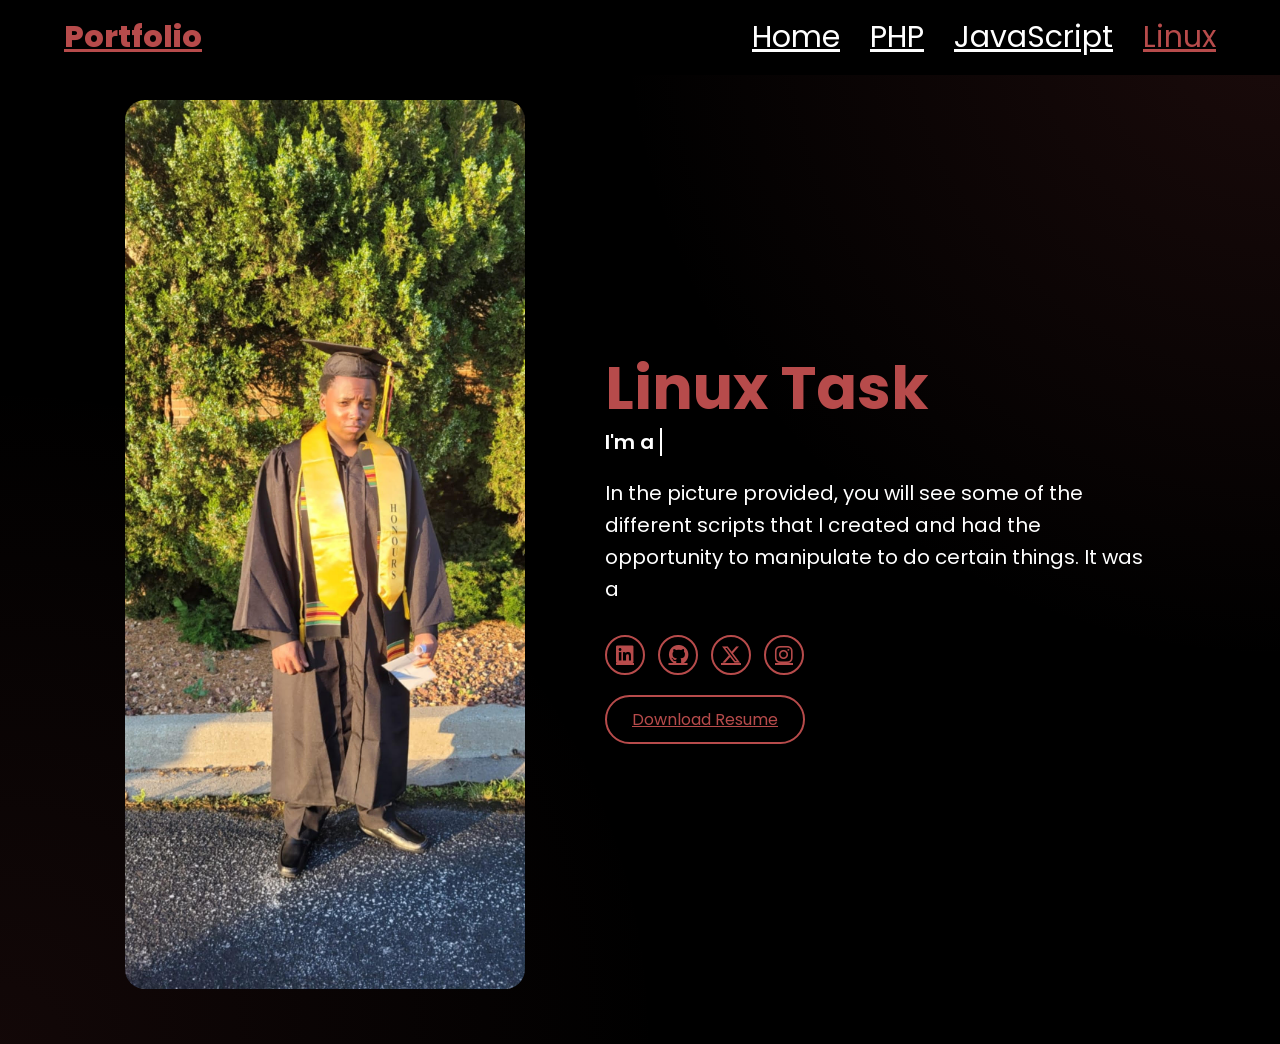
==== linux.html @ 013dc72c "Update linux.html" ====
<!DOCTYPE html>
<html lang="en">
<head>
    <meta charset="UTF-8">
    <meta name="viewport" content="width=device-width, initial-scale=1.0">
    <link rel="stylesheet" href="https://cdnjs.cloudflare.com/ajax/libs/font-awesome/6.5.2/css/all.min.css">
    <link rel="stylesheet" href="style.css">
    <title>Portfolio Website</title>
</head>
<body>
    <header>
        <a href="#"class="logo">Portfolio</a>

        <nav>
        <a href="index.html">Home</a>
        <a href="php.html">PHP</a>
        <a href="javascript.html">JavaScript</a>
        <a href="linux.html" class="active">Linux</a>
        </nav>
    </header>
    <section class="home">
        <div class="home-img">
            <img src="GRAD.jpg" alt="">
        </div>
        <div class="home-content">
            <h1><span>Linux Task</span></h1>
            <h3 class="typing-text-linux">I'm a <span></span></h3>
            <p>In the picture provided, you will see some of the different scripts that I created and had the opportunity to manipulate to do certain things. It was a</p>            <div class="social-icons">
                <a href="#"><i class="fa-brands fa-linkedin"></i></a>
                <a href="#"><i class="fa-brands fa-github"></i></a>
                <a href="#"><i class="fa-brands fa-x-twitter"></i></a>
                <a href="#"><i class="fa-brands fa-instagram"></i></a>
            </div>
            <a href="#" class="btn">Download Resume</a>
        </div>
    </section>
</body>
</html>
---- style.css ----
/* GOOGLE FONT */
@import url('https://fonts.googleapis.com/css2?family=Poppins:wght@100;200;300;400;500;600&display=swap');

/* RESET */
*{
    margin: 0;
    padding: 0;
    box-sizing: border-box;
    font-family: 'Poppins', sans-serif;
}

html{
    font-size: 62.5%;
}

body{
    background-color: black;
    color: white;
    overflow-x: hidden;
    background: radial-gradient(circle at top right, rgba(183,75,75,0.15), transparent 40%), radial-gradient(circle at bottom left, rgba(183,75,75,0.1), transparent 40%), #000; color: white; overflow-x: hidden;
}

/* =========================
   HEADER (FIXED TOP NAV)
========================= */
header{
    position: fixed;
    top: 0;
    left: 0;
    width: 100%;
    padding: 1.5rem 5%;
    display: flex;
    justify-content: space-between;
    align-items: center;
    background: black;
    z-index: 100;
}

/* LOGO */
.logo{
    font-size: 3rem;
    color: #b74b4b;
    font-weight: 800;
}

/* NAV (ALWAYS TOP) */
nav{
    display: flex;
    gap: 3rem;
}

nav a{
    font-size: 3rem;
    color: white;
    transition: 0.3s;
}

nav a:hover,
nav a.active{
    color:#b74b4b;
}

/* =========================
   SECTION
========================= */
section{
    min-height: 100vh;
    padding: 10rem 9% 5rem;
}

/* HOME LAYOUT */
.home{
    display: flex;
    align-items: center;
    justify-content: center;
    gap: 8rem;
}

/* TEXT */
.home-content h1{
    font-size: 6rem;
    line-height: 1.3;
}

.home-content h3{
    font-size: 4rem;
    margin-bottom: 1rem;
    font-size: 2rem;
}

.home-content p{
    margin-top: 2rem;
    font-size: 1.8rem;
    line-height: 1.6;
    max-width: 550px;
    font-size: 2rem;
}

span{
    color: #b74b4b;
}

/* IMAGE */
.home-img img{
    width: 100%;
    max-width: 400px;
    height: auto;
    border-radius: 2rem;
}

.home-img-php img{
    width: 100%;
    max-width: 700px;
    height: auto;
    border-radius: 2rem;
    display: flex;
    flex-direction: row-reverse;
}

.home-img-php{
    order: 2;
}

.home-content{
    order: 1;
}

/* SOCIAL ICONS */
.social-icons a{
    display: inline-flex;
    justify-content: center;
    align-items: center;
    width: 4rem;
    height: 4rem;
    border: 0.2rem solid #b74b4b;
    font-size: 2rem;
    border-radius: 50%;
    margin: 3rem 1rem 0 0;
    color: #b74b4b;
    transition: 0.3s;
}

.social-icons a:hover{
    background-color: #b74b4b;
    color: black;
}

/* BUTTON */
.btn{
    display: inline-block;
    margin-top: 2rem;
    padding: 1rem 2.5rem;
    border-radius: 4rem;
    font-size: 1.6rem;
    color: #b74b4b;
    border: 2px solid #b74b4b;
    transition: 0.3s;
}

.btn:hover{
    background-color: #b74b4b;
    color: black;
}

/* =========================
   TYPING ANIMATION
========================= */

/* BASE TEXT STYLES */
.typing-text,
.typing-text-javascript,
.typing-text-php,
.typing-text-java,
.typing-text-linux{
    font-size: 3.4rem;
    font-weight: 600;
}

.typing-text span,
.typing-text-javascript span,
.typing-text-php span,
.typing-text-java span,
.typing-text-linux span{
    position: relative;
}

/* MAIN WORDS */
.typing-text span::before{
    content: "";
    color: #b74b4b;
    animation: words 12s infinite;
}

/* JAVASCRIPT */
.typing-text-javascript span::before{
    content: "";
    color: #b74b4b;
    animation: wordsJavaScript 12s infinite;
}

/* PHP */
.typing-text-php span::before{
    content: "";
    color: #b74b4b;
    animation: wordsPhp 12s infinite;
}

/* JAVA */
.typing-text-java span::before{
    content: "";
    color: #b74b4b;
    animation: wordsJava 12s infinite;
}

/* LINUX */
.typing-text-linux span::before{
    content: "";
    color: #b74b4b;
    animation: wordsLinux 12s infinite;
}

/* CURSOR (BLINKING) */
.typing-text span::after,
.typing-text-javascript span::after,
.typing-text-php span::after,
.typing-text-java span::after,
.typing-text-linux span::after{
    content: "";
    position: absolute;
    right: -8px;
    top: 0;
    width: 2px;
    height: 100%;
    background-color: white;
    animation: cursor 0.7s infinite;
}

/* =========================
   KEYFRAMES
========================= */

/* CURSOR */
@keyframes cursor{
    0%{ opacity: 1; }
    50%{ opacity: 0; }
    100%{ opacity: 1; }
}

/* MAIN WORD SWITCH */
@keyframes words{
    0%, 20%{ content: "Web Developer"; }
    21%, 40%{ content: "Software Developer"; }
    41%, 60%{ content: "Web Designer"; }
    61%, 80%{ content: "Script Writer"; }
    81%, 100%{ content: "Programmer"; }
}

/* JAVASCRIPT */
@keyframes wordsJavaScript{
    0%, 33%{ content: "Classes"; }
    34%, 66%{ content: "Selectors"; }
    67%, 100%{ content: "Designs"; }
}

/* PHP */
@keyframes wordsPhp{
    0%, 33%{ content: "HTML"; }
    34%, 66%{ content: "CSS"; }
    67%, 100%{ content: "SQL"; }
}

/* JAVA */
@keyframes wordsJava{
    0%, 33%{ content: "Classes"; }
    34%, 66%{ content: "Selectors"; }
    67%, 100%{ content: "Designs"; }
}

/* LINUX */
@keyframes wordsLinux{
    0%, 33%{ content: "Scripting"; }
    34%, 66%{ content: "SSH"; }
    67%, 100%{ content: "SFTP"; }
}


/* =========================
   TABLET
========================= */
@media (max-width: 995px){

    header{
        flex-direction: column;
        gap: 1rem;
    }

    nav{
        flex-wrap: wrap;
        justify-content: center;
        gap: 1.5rem;
    }

    .home{
        gap: 4rem;
    }

    .home-content h1{
        font-size: 4.5rem;
    }

    .home-content h3{
        font-size: 3rem;
    }
}

/* =========================
   PHONE
========================= */
@media (max-width: 768px){

    html{
        font-size: 50%;
    }

    section{
        padding: 10rem 5% 5rem;
    }

    .home{
        flex-direction: column;
        text-align: center;
    }

    .home-img img{
        max-width: 250px;
    }

    .home-img-php img{
        max-width: 250px;
        margin-top: 10rem;
    }

    .home-content h1{
        font-size: 3.5rem;
        margin-top: 15rem;
    }

    .home-content h3{
        font-size: 2.2rem;
    }

    .home-content p{
        font-size: 1.6rem;
    }

    .typing-text{
        font-size: 2.2rem;
    }

    .social-icons{
        justify-content: center;
    }
}

/* =========================
   SMALL PHONE
========================= */
@media (max-width: 480px){

    .home-content h1{
        font-size: 3rem;
    }

    .home-content h3{
        font-size: 2rem;
    }

    .home-img img{
        max-width: 200px;
    }

    .home-img-php img{
        max-width: 200px;
        margin-top: 10rem;
    }
}
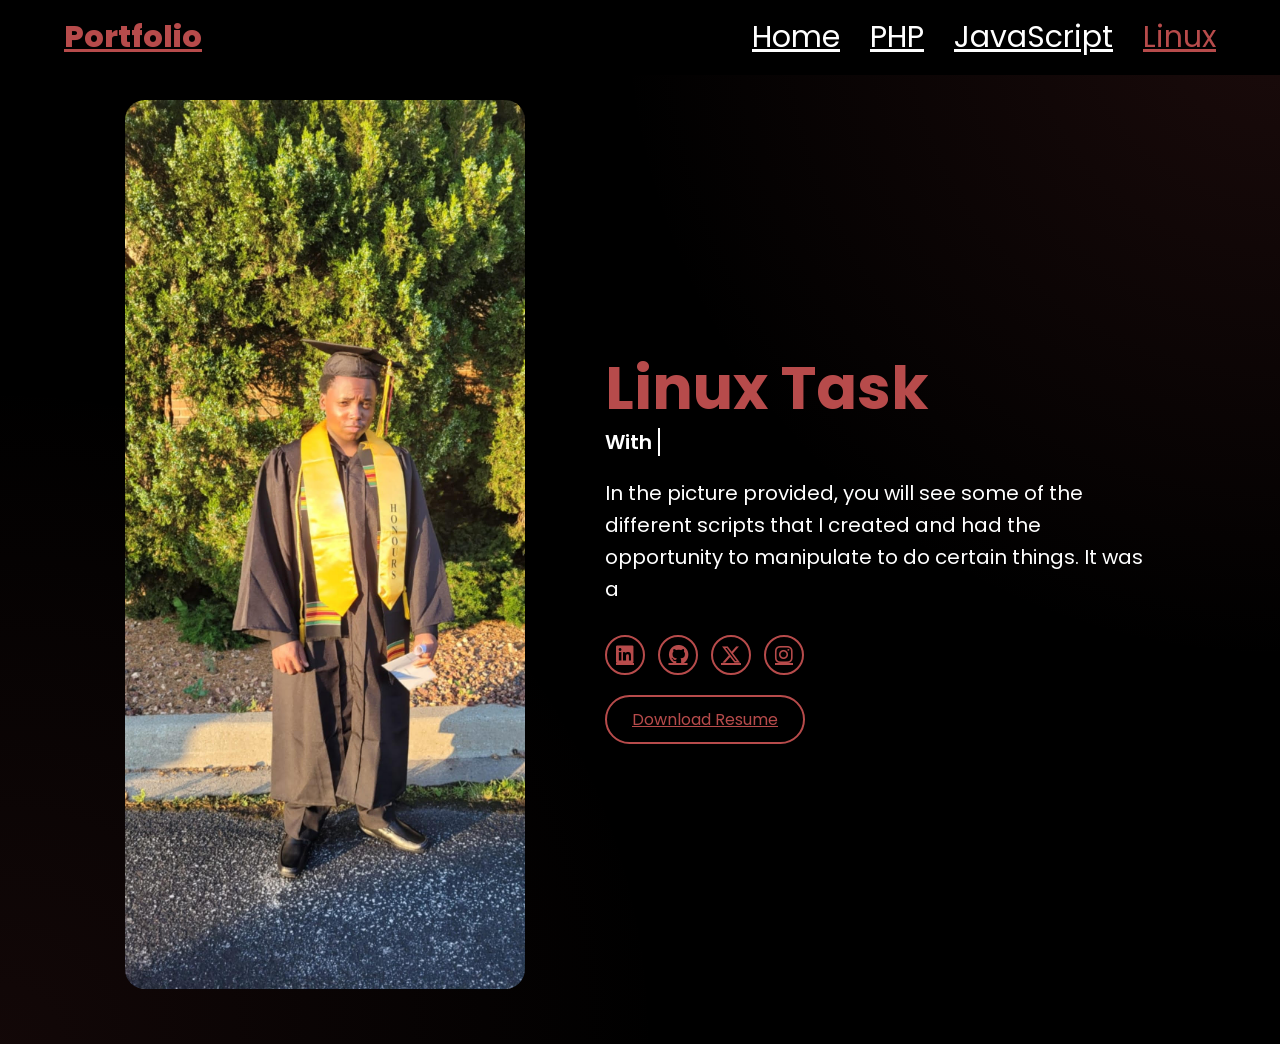
==== commit 4164ada5: "Update linux.html" ====
--- a/linux.html
+++ b/linux.html
@@ -24,7 +24,7 @@
         </div>
         <div class="home-content">
             <h1><span>Linux Task</span></h1>
-            <h3 class="typing-text-linux">I'm a <span></span></h3>
+            <h3 class="typing-text-linux">With <span></span></h3>
             <p>In the picture provided, you will see some of the different scripts that I created and had the opportunity to manipulate to do certain things. It was a</p>            <div class="social-icons">
                 <a href="#"><i class="fa-brands fa-linkedin"></i></a>
                 <a href="#"><i class="fa-brands fa-github"></i></a>
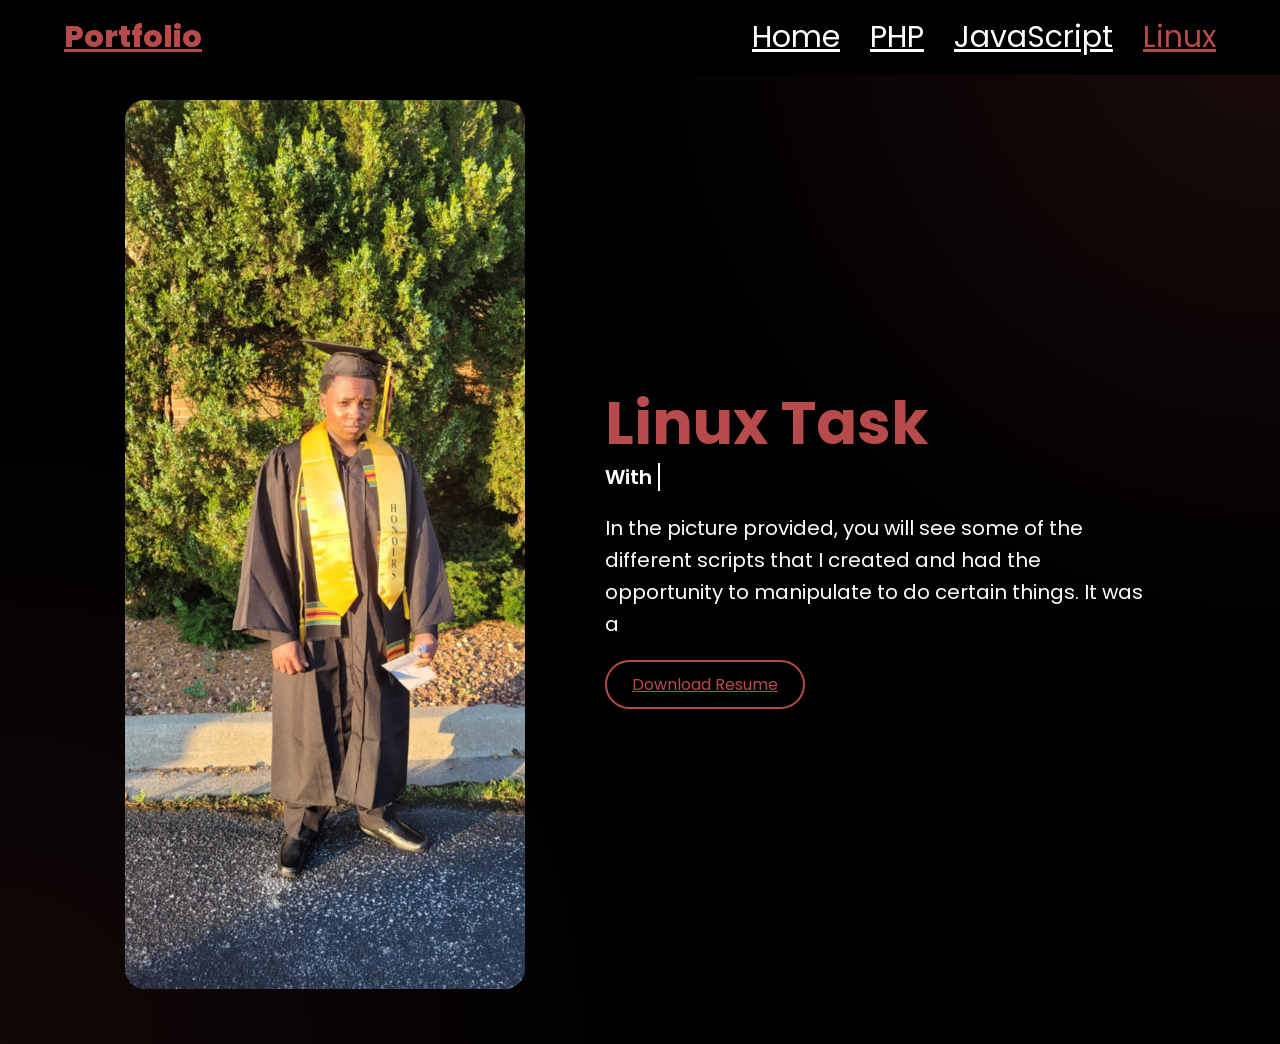
==== commit 284ce14c: "Update linux.html" ====
--- a/linux.html
+++ b/linux.html
@@ -25,12 +25,7 @@
         <div class="home-content">
             <h1><span>Linux Task</span></h1>
             <h3 class="typing-text-linux">With <span></span></h3>
-            <p>In the picture provided, you will see some of the different scripts that I created and had the opportunity to manipulate to do certain things. It was a</p>            <div class="social-icons">
-                <a href="#"><i class="fa-brands fa-linkedin"></i></a>
-                <a href="#"><i class="fa-brands fa-github"></i></a>
-                <a href="#"><i class="fa-brands fa-x-twitter"></i></a>
-                <a href="#"><i class="fa-brands fa-instagram"></i></a>
-            </div>
+            <p>In the picture provided, you will see some of the different scripts that I created and had the opportunity to manipulate to do certain things. It was a</p>            
             <a href="#" class="btn">Download Resume</a>
         </div>
     </section>
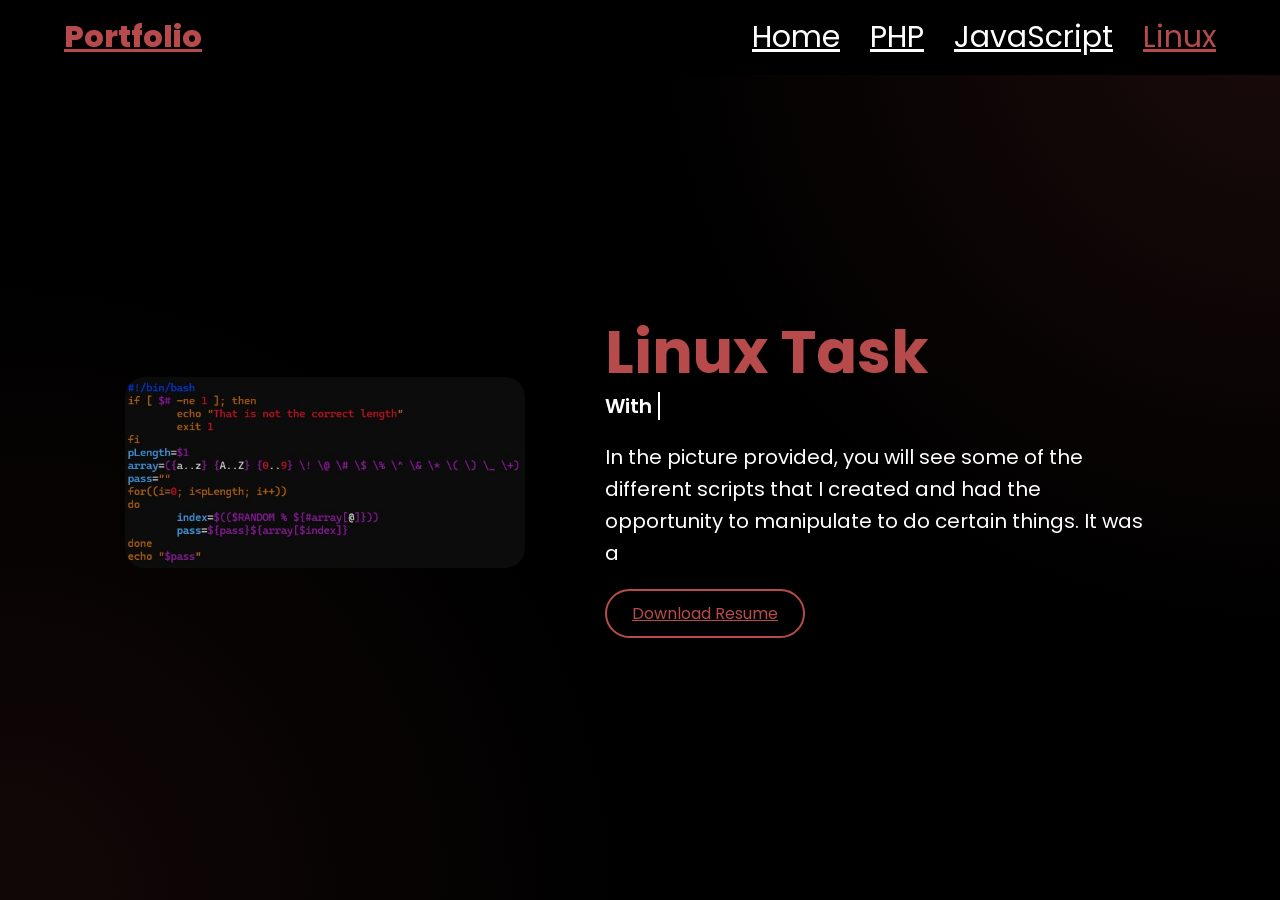
==== commit e87f7fa7: "Update linux.html" ====
--- a/linux.html
+++ b/linux.html
@@ -20,7 +20,7 @@
     </header>
     <section class="home">
         <div class="home-img">
-            <img src="GRAD.jpg" alt="">
+            <img src="linux.jpg" alt="">
         </div>
         <div class="home-content">
             <h1><span>Linux Task</span></h1>
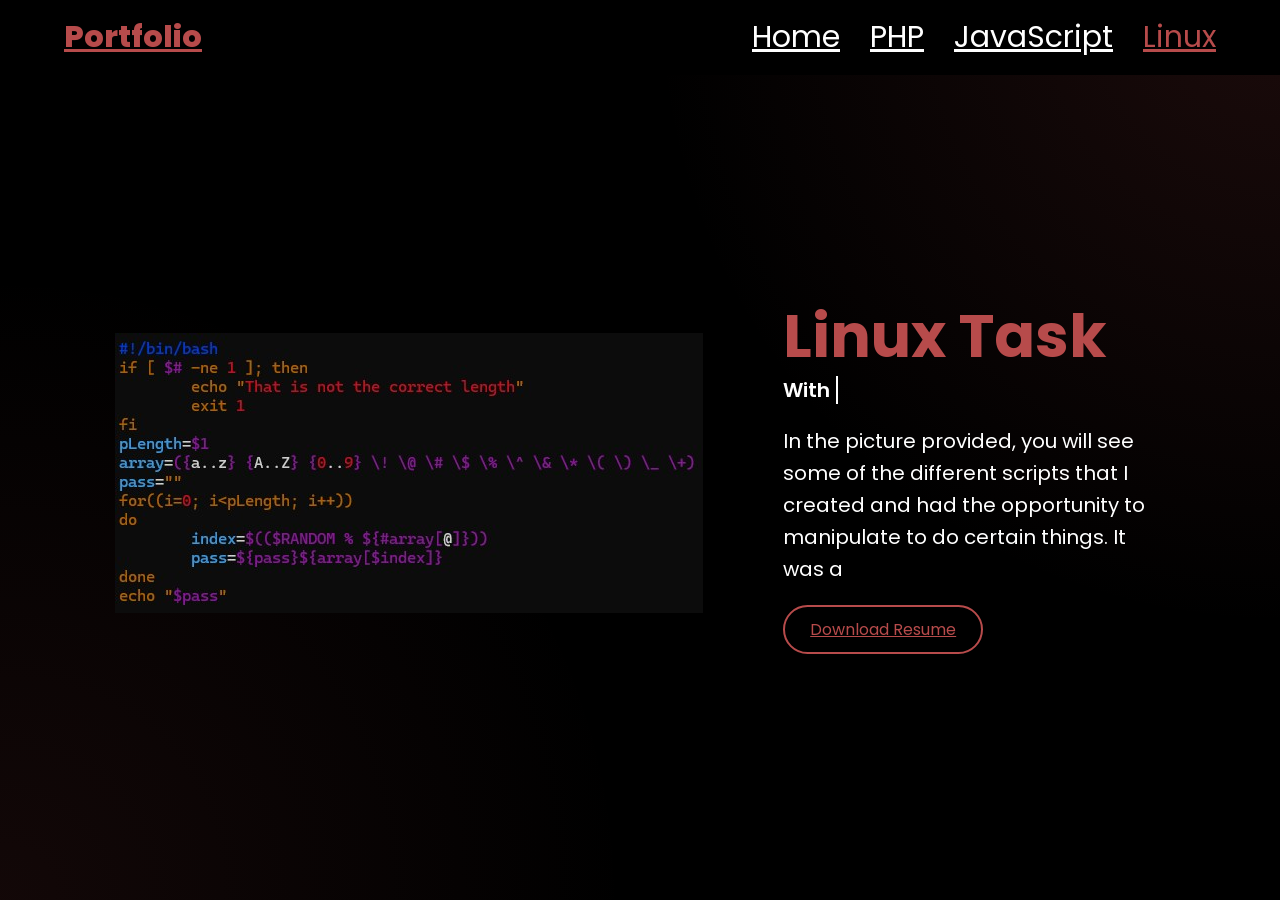
==== commit 2784b3a5: "Update linux.html" ====
--- a/linux.html
+++ b/linux.html
@@ -19,7 +19,7 @@
         </nav>
     </header>
     <section class="home">
-        <div class="home-img">
+        <div class="home-img-linux">
             <img src="linux.jpg" alt="">
         </div>
         <div class="home-content">
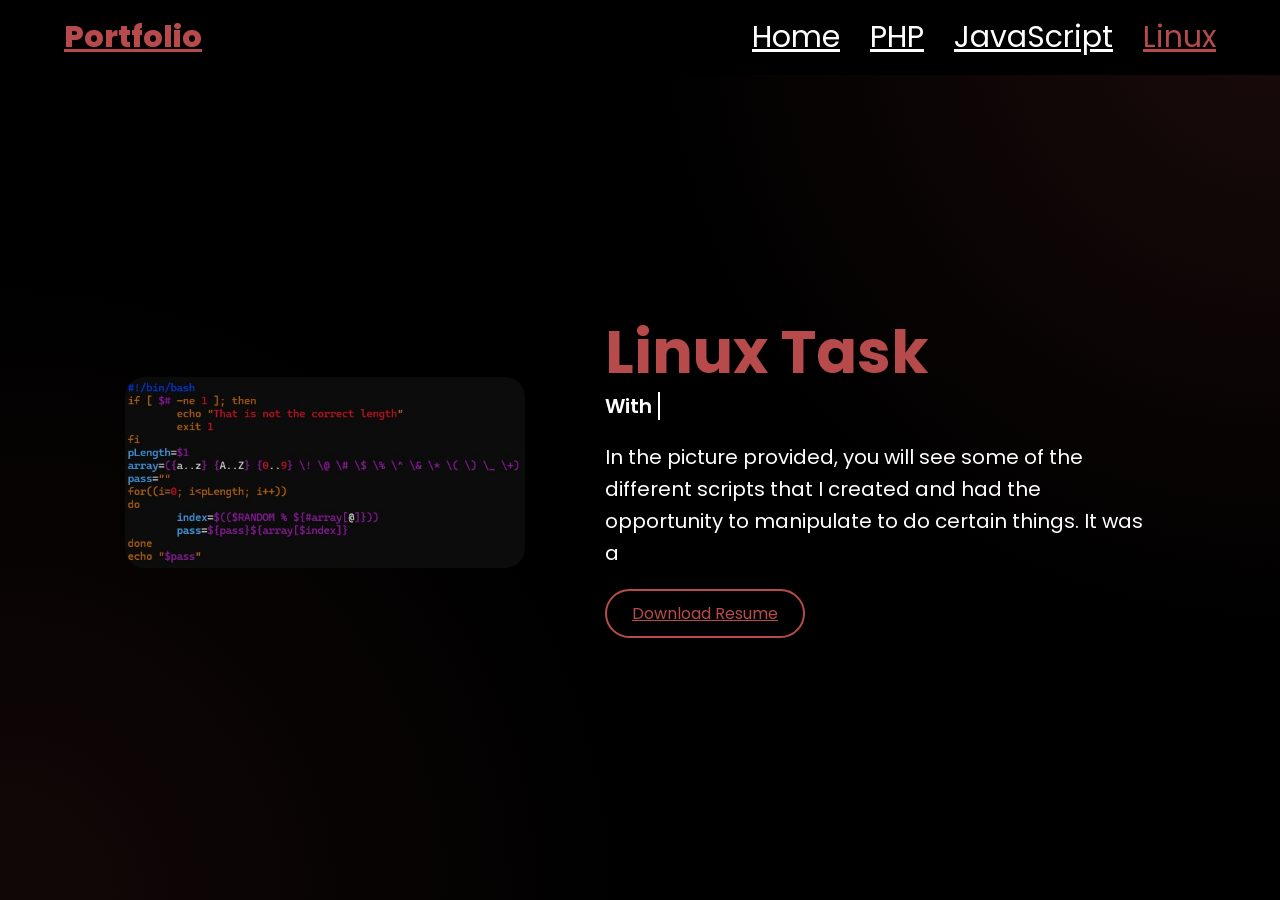
==== commit de3d4a29: "Update linux.html" ====
--- a/linux.html
+++ b/linux.html
@@ -19,7 +19,7 @@
         </nav>
     </header>
     <section class="home">
-        <div class="home-img-linux">
+        <div class="home-img">
             <img src="linux.jpg" alt="">
         </div>
         <div class="home-content">
--- a/style.css
+++ b/style.css
@@ -125,6 +125,24 @@
     order: 1;
 }
 
+/* */
+.home-img-linux img{
+    width: 100%;
+    max-width: 700px;
+    height: auto;
+    border-radius: 2rem;
+    display: flex;
+    flex-direction: row-reverse;
+}
+
+.home-img-linux{
+    order: 2;
+}
+
+.home-content{
+    order: 1;
+}
+
 /* SOCIAL ICONS */
 .social-icons a{
     display: inline-flex;
@@ -340,6 +358,11 @@
         margin-top: 10rem;
     }
 
+    .home-img-linux img{
+        max-width: 250px;
+        margin-top: 10rem;
+    }
+
     .home-content h1{
         font-size: 3.5rem;
         margin-top: 15rem;
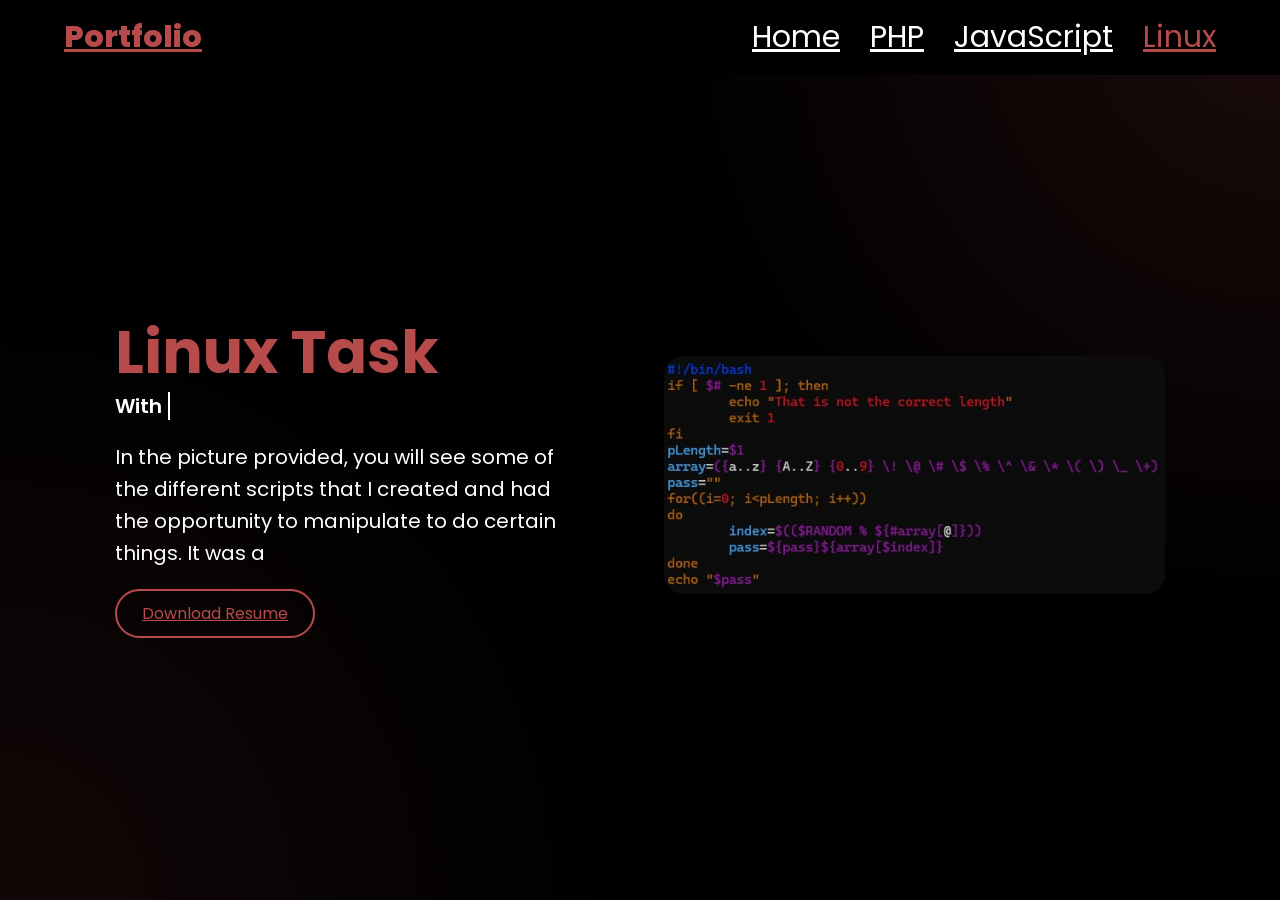
==== commit 82222199: "Update linux.html" ====
--- a/linux.html
+++ b/linux.html
@@ -19,7 +19,7 @@
         </nav>
     </header>
     <section class="home">
-        <div class="home-img">
+        <div class="home-img-linux">
             <img src="linux.jpg" alt="">
         </div>
         <div class="home-content">
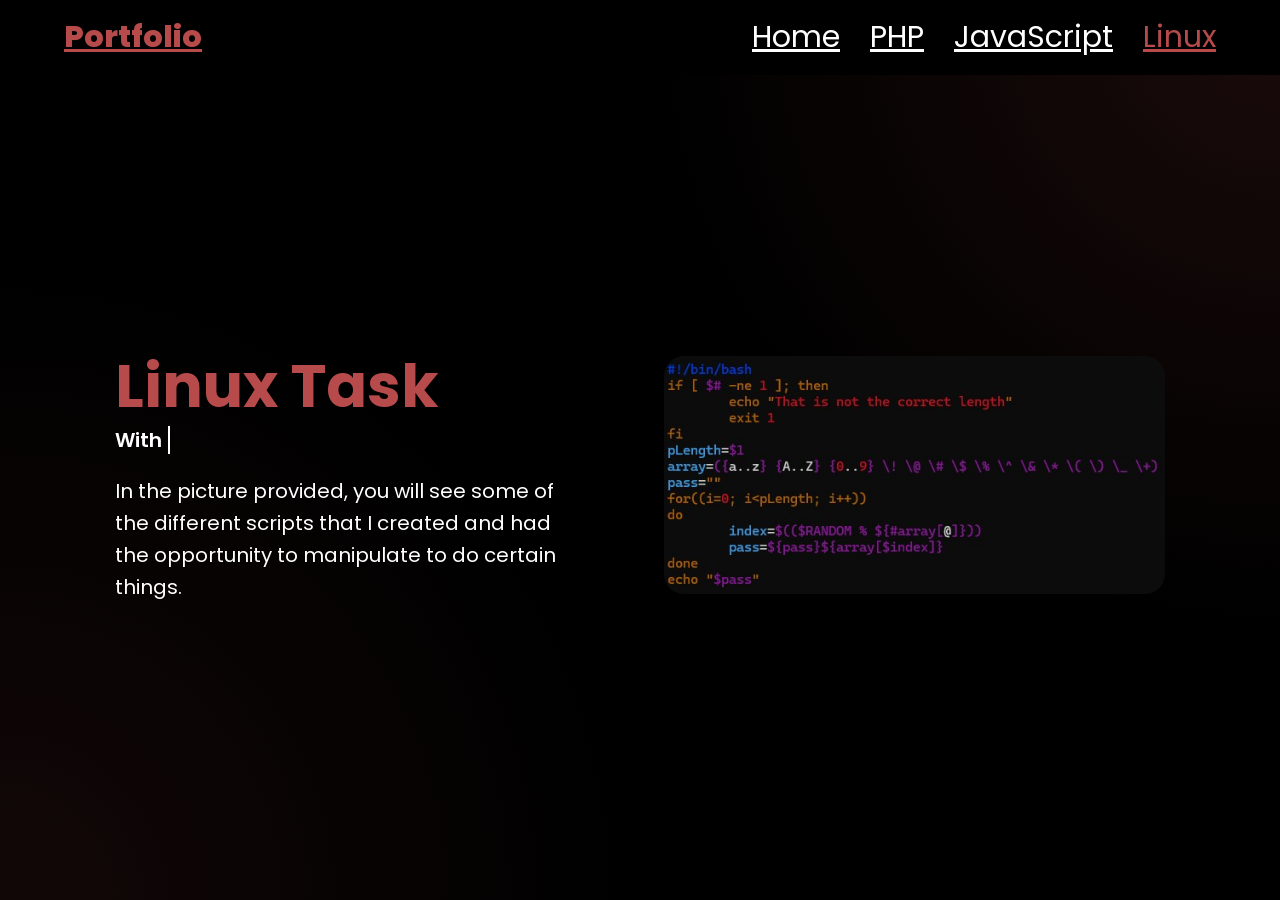
==== commit 5a8f613e: "Update linux.html" ====
--- a/linux.html
+++ b/linux.html
@@ -25,8 +25,7 @@
         <div class="home-content">
             <h1><span>Linux Task</span></h1>
             <h3 class="typing-text-linux">With <span></span></h3>
-            <p>In the picture provided, you will see some of the different scripts that I created and had the opportunity to manipulate to do certain things. It was a</p>            
-            <a href="#" class="btn">Download Resume</a>
+            <p>In the picture provided, you will see some of the different scripts that I created and had the opportunity to manipulate to do certain things.</p>            
         </div>
     </section>
 </body>
--- a/style.css
+++ b/style.css
@@ -142,6 +142,25 @@
 .home-content{
     order: 1;
 }
+
+/* */
+.home-img-script img{
+    width: 100%;
+    max-width: 700px;
+    height: auto;
+    border-radius: 2rem;
+    display: flex;
+    flex-direction: row-reverse;
+}
+
+.home-img-script{
+    order: 2;
+}
+
+.home-content{
+    order: 1;
+}
+
 
 /* SOCIAL ICONS */
 .social-icons a{
@@ -363,6 +382,11 @@
         margin-top: 10rem;
     }
 
+    .home-img-script img{
+        max-width: 250px;
+        margin-top: 10rem;
+    }
+
     .home-content h1{
         font-size: 3.5rem;
         margin-top: 15rem;
